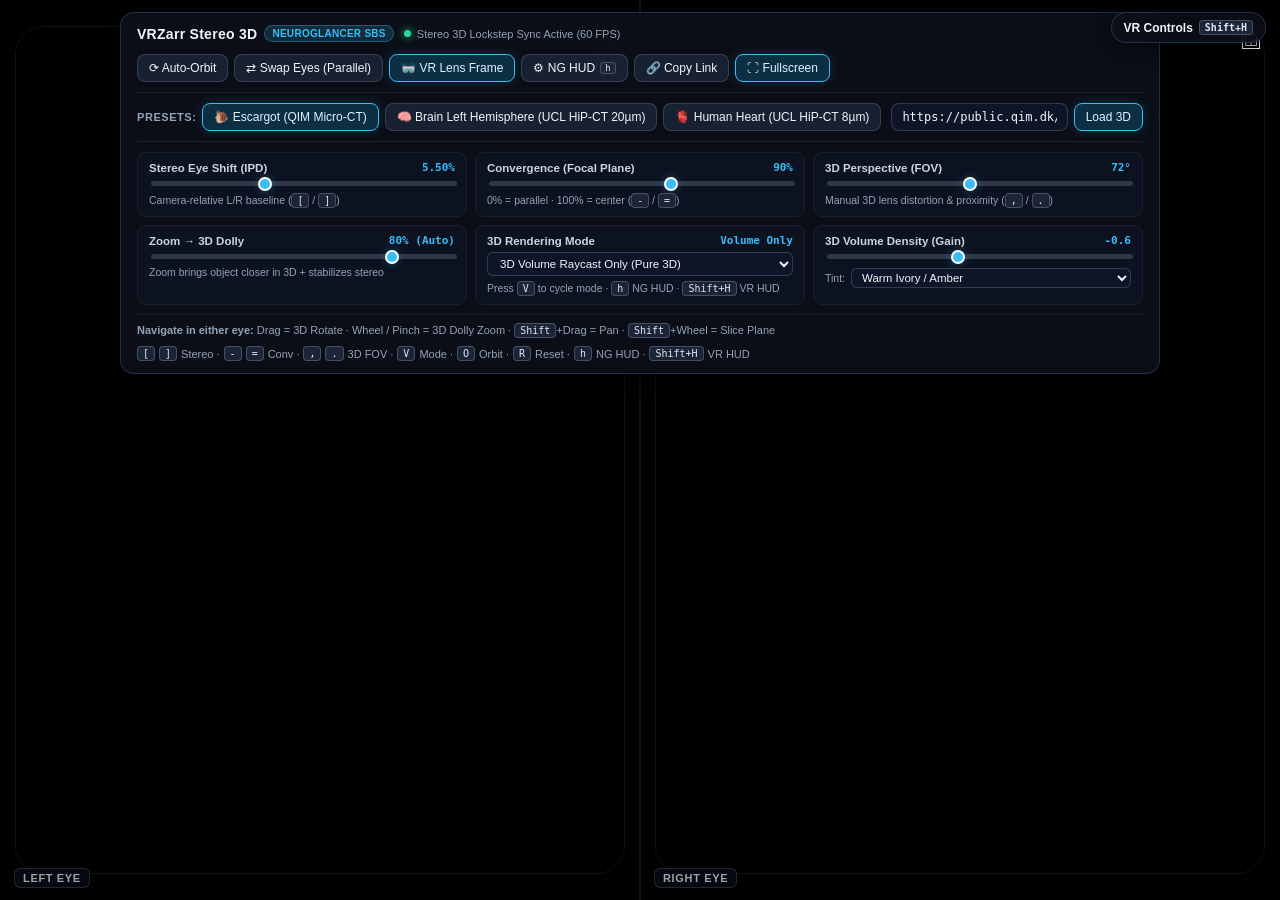
==== index.html @ 8e7dce7b "Initial commit of VRZarr" ====
<!doctype html>
<html lang="en">
<head>
  <meta charset="utf-8">
  <meta name="viewport" content="width=device-width, initial-scale=1.0, maximum-scale=1.0, user-scalable=no">
  <title>VRZarr — Stereoscopic 3D Neuroglancer Viewer</title>
  <link rel="stylesheet" href="styles.css">
</head>
<body>
  <!-- Side-by-Side (SBS) Stereoscopic Stage -->
  <div id="stereo-stage" class="vr-lens-mode">
    <!-- Left Eye Viewport -->
    <div id="eye-left" class="eye-viewport">
      <div class="eye-frame-wrapper">
        <iframe id="iframe-left" class="eye-iframe" src="ng/viewer.html" title="Left Eye Neuroglancer"></iframe>
      </div>
      <div id="reticle-left" class="stereo-reticle"></div>
      <div id="toast-left" class="stereo-toast"></div>
      <div id="badge-left" class="eye-badge">Left Eye</div>
    </div>

    <div id="center-divider"></div>

    <!-- Right Eye Viewport -->
    <div id="eye-right" class="eye-viewport">
      <div class="eye-frame-wrapper">
        <iframe id="iframe-right" class="eye-iframe" src="ng/viewer.html" title="Right Eye Neuroglancer"></iframe>
      </div>
      <div id="reticle-right" class="stereo-reticle"></div>
      <div id="toast-right" class="stereo-toast"></div>
      <div id="badge-right" class="eye-badge">Right Eye</div>
    </div>
  </div>

  <!-- Quick HUD Toggle Pill (always accessible in top-right corner) -->
  <button id="hud-toggle-btn" title="Toggle VR Control Panel (Shortcut: Shift+H)">
    <span>VR Controls</span>
    <kbd>Shift+H</kbd>
  </button>

  <!-- Floating Configuration & Stereo Control Dock -->
  <section id="hud-panel" aria-label="Stereoscopic Neuroglancer Controls">
    <div class="hud-header">
      <div class="brand-group">
        <div class="brand-title">
          <span>VRZarr Stereo 3D</span>
          <span class="brand-pill">Neuroglancer SBS</span>
        </div>
        <div class="sync-status">
          <span id="sync-dot" class="status-dot"></span>
          <span id="sync-label">Initializing Neuroglancer engines…</span>
        </div>
      </div>

      <div class="hud-actions">
        <button id="btn-auto-orbit" class="btn" title="Smoothly rotate the 3D object hands-free (Shortcut: O)">
          ⟳ Auto-Orbit
        </button>
        <button id="btn-swap-eyes" class="btn" title="Swap Left/Right eyes for Cross-Eye vs Parallel VR viewing (Shortcut: X)">
          ⇄ Swap Eyes (Parallel)
        </button>
        <button id="btn-lens-frame" class="btn active" title="Toggle rounded VR lens frame & vignette">
          🥽 VR Lens Frame
        </button>
        <button id="btn-ng-ui" class="btn" title="Show/Hide full Neuroglancer layer bar & shader UI inside both eyes (Shortcut: h)">
          ⚙ NG HUD <kbd style="font-size: 9px; padding: 0 4px;">h</kbd>
        </button>
        <button id="btn-copy-link" class="btn" title="Copy shareable link with current 3D view & stereo parameters">
          🔗 Copy Link
        </button>
        <button id="btn-fullscreen" class="btn primary" title="Enter Fullscreen for VR Viewer (Shortcut: F)">
          ⛶ Fullscreen
        </button>
      </div>
    </div>

    <!-- Row 1: Preset Datasets & Custom Zarr / Neuroglancer URL Input -->
    <div class="hud-row">
      <div class="preset-group">
        <span class="section-label">Presets:</span>
        <button id="preset-escargot" class="btn active" data-preset="escargot">
          🐌 Escargot (QIM Micro-CT)
        </button>
        <button id="preset-hipct" class="btn" data-preset="hipct">
          🧠 Brain Left Hemisphere (UCL HiP-CT 20µm)
        </button>
        <button id="preset-heart" class="btn" data-preset="heart">
          🫀 Human Heart (UCL HiP-CT 8µm)
        </button>
      </div>

      <div class="url-input-group">
        <input
          id="custom-source-input"
          type="text"
          placeholder="Paste full Neuroglancer link (#!...), state JSON, or Zarr URL (gs://..., https://...)"
          spellcheck="false"
        />
        <button id="btn-load-custom" class="btn primary">Load 3D</button>
      </div>
    </div>

    <!-- Row 2: Stereo 3D & Rendering Controls -->
    <div class="controls-grid">
      <!-- Control 1: Camera-Relative Stereo Shift (IPD) -->
      <div class="control-card">
        <div class="control-top">
          <span>Stereo Eye Shift (IPD)</span>
          <span id="val-separation" class="control-val">5.50%</span>
        </div>
        <input id="slider-separation" type="range" min="0" max="15" step="0.25" value="5.5" />
        <div class="control-sub">Camera-relative L/R baseline (<kbd>[</kbd> / <kbd>]</kbd>)</div>
      </div>

      <!-- Control 2: Convergence / Zero-Parallax Depth -->
      <div class="control-card">
        <div class="control-top">
          <span>Convergence (Focal Plane)</span>
          <span id="val-convergence" class="control-val">90%</span>
        </div>
        <input id="slider-convergence" type="range" min="0" max="150" step="5" value="90" />
        <div class="control-sub">0% = parallel · 100% = center (<kbd>-</kbd> / <kbd>=</kbd>)</div>
      </div>

      <!-- Control 3: 3D Perspective Distortion (FOV / Proximity) -->
      <div class="control-card">
        <div class="control-top">
          <span>3D Perspective (FOV)</span>
          <span id="val-perspective" class="control-val">72°</span>
        </div>
        <input id="slider-perspective" type="range" min="30" max="120" step="2" value="72" />
        <div class="control-sub">Manual 3D lens distortion &amp; proximity (<kbd>,</kbd> / <kbd>.</kbd>)</div>
      </div>

      <!-- Control 4: Automatic 3D Dolly on Zoom -->
      <div class="control-card">
        <div class="control-top">
          <span>Zoom → 3D Dolly</span>
          <span id="val-dolly" class="control-val">80% (Auto)</span>
        </div>
        <input id="slider-dolly" type="range" min="0" max="100" step="5" value="80" />
        <div class="control-sub">Zoom brings object closer in 3D + stabilizes stereo</div>
      </div>

      <!-- Control 5: 3D Rendering Mode -->
      <div class="control-card">
        <div class="control-top">
          <span>3D Rendering Mode</span>
          <span id="val-render-mode" class="control-val">Volume Only</span>
        </div>
        <select id="select-render-mode" class="hud-select">
          <option value="volume_only" selected>3D Volume Raycast Only (Pure 3D)</option>
          <option value="volume_and_slices">3D Volume Raycast + Intersecting Slices</option>
          <option value="mip_only">3D Max Intensity Projection (MIP)</option>
          <option value="slices_only">3D Intersecting Orthogonal Slices Only</option>
        </select>
        <div class="control-sub">Press <kbd>V</kbd> to cycle mode · <kbd>h</kbd> NG HUD · <kbd>Shift+H</kbd> VR HUD</div>
      </div>

      <!-- Control 6: Volume Density / Gain & Colormap -->
      <div class="control-card">
        <div class="control-top">
          <span>3D Volume Density (Gain)</span>
          <span id="val-gain" class="control-val">-0.6</span>
        </div>
        <input id="slider-gain" type="range" min="-4" max="4" step="0.2" value="-0.6" />
        <div class="control-sub" style="display:flex; align-items:center; justify-content:space-between; gap:6px; margin-top:2px;">
          <span>Tint:</span>
          <select id="select-colormap" class="hud-select" style="width:auto; flex:1; padding:2px 6px;">
            <option value="amber" selected>Warm Ivory / Amber</option>
            <option value="grayscale">Pure Grayscale</option>
            <option value="cyan">Cyan Bioluminescence</option>
            <option value="emerald">Emerald Fluoro</option>
          </select>
        </div>
      </div>
    </div>

    <!-- Row 3: Keyboard Shortcuts & Navigation Hints -->
    <div class="hud-footer">
      <div>
        <strong>Navigate in either eye:</strong>
        Drag = 3D Rotate · Wheel / Pinch = 3D Dolly Zoom · <kbd>Shift</kbd>+Drag = Pan · <kbd>Shift</kbd>+Wheel = Slice Plane
      </div>
      <div class="kbd-hint">
        <kbd>[</kbd><kbd>]</kbd> Stereo ·
        <kbd>-</kbd><kbd>=</kbd> Conv ·
        <kbd>,</kbd><kbd>.</kbd> 3D FOV ·
        <kbd>V</kbd> Mode ·
        <kbd>O</kbd> Orbit ·
        <kbd>R</kbd> Reset ·
        <kbd>h</kbd> NG HUD ·
        <kbd>Shift+H</kbd> VR HUD
      </div>
    </div>
  </section>

  <script src="app.js"></script>
</body>
</html>
---- styles.css ----
:root {
  --bg-dark: #07090e;
  --panel-bg: rgba(13, 17, 26, 0.86);
  --panel-border: rgba(120, 160, 255, 0.22);
  --accent: #38bdf8;
  --accent-strong: #0ea5e9;
  --accent-glow: rgba(56, 189, 248, 0.35);
  --text-main: #f1f5f9;
  --text-muted: #94a3b8;
  --success: #34d399;
  --warning: #fbbf24;
}

* {
  box-sizing: border-box;
}

html, body {
  margin: 0;
  padding: 0;
  width: 100%;
  height: 100%;
  overflow: hidden;
  background: #000;
  color: var(--text-main);
  font-family: -apple-system, BlinkMacSystemFont, "Segoe UI", Roboto, Inter, sans-serif;
  -webkit-font-smoothing: antialiased;
}

/* ============================================================================
   Stereoscopic Side-by-Side (SBS) Stage
   ============================================================================ */
#stereo-stage {
  position: fixed;
  inset: 0;
  display: flex;
  width: 100vw;
  height: 100vh;
  background: #000;
  z-index: 1;
}

.eye-viewport {
  position: relative;
  width: 50%;
  height: 100%;
  overflow: hidden;
  background: #000;
}

.eye-frame-wrapper {
  position: absolute;
  inset: 0;
  width: 100%;
  height: 100%;
  overflow: hidden;
  transition: border-radius 0.25s ease, transform 0.2s ease;
}

/* Optional VR Lens Vignette mode for Cardboard / headset optics */
#stereo-stage.vr-lens-mode .eye-frame-wrapper {
  inset: 3% 2.5%;
  width: 95%;
  height: 94%;
  border-radius: 28px;
  box-shadow: inset 0 0 40px rgba(0, 0, 0, 0.9), 0 0 0 1px rgba(255, 255, 255, 0.08);
}

.eye-iframe {
  width: 100%;
  height: 100%;
  border: none;
  display: block;
  background: #000;
}

#center-divider {
  position: absolute;
  top: 0;
  bottom: 0;
  left: 50%;
  width: 1px;
  transform: translateX(-0.5px);
  background: rgba(255, 255, 255, 0.14);
  pointer-events: none;
  z-index: 5;
}

/* Eye Badge (L / R indicator, fades out in clean VR view) */
.eye-badge {
  position: absolute;
  bottom: 12px;
  left: 14px;
  padding: 3px 8px;
  font-size: 11px;
  font-weight: 600;
  letter-spacing: 0.06em;
  text-transform: uppercase;
  color: rgba(241, 245, 249, 0.65);
  background: rgba(10, 14, 23, 0.65);
  border: 1px solid rgba(255, 255, 255, 0.12);
  border-radius: 6px;
  pointer-events: none;
  z-index: 6;
  backdrop-filter: blur(6px);
  transition: opacity 0.3s ease;
}

body.hud-collapsed .eye-badge {
  opacity: 0.18;
}

/* Synchronized 3D Stereo Reticle (prevents single-eye cursor rivalry in VR) */
.stereo-reticle {
  position: absolute;
  width: 22px;
  height: 22px;
  transform: translate(-50%, -50%);
  border: 1.5px solid rgba(56, 189, 248, 0.9);
  border-radius: 50%;
  box-shadow: 0 0 10px rgba(56, 189, 248, 0.6), inset 0 0 4px rgba(56, 189, 248, 0.4);
  pointer-events: none;
  z-index: 8;
  opacity: 0;
  transition: opacity 0.12s ease;
}

.stereo-reticle::after {
  content: "";
  position: absolute;
  top: 50%;
  left: 50%;
  width: 4px;
  height: 4px;
  background: #fff;
  border-radius: 50%;
  transform: translate(-50%, -50%);
  box-shadow: 0 0 6px #38bdf8;
}

.stereo-reticle.visible {
  opacity: 1;
}

/* Synchronized Dual-Eye Stereo Toast (readable while wearing a VR viewer!) */
.stereo-toast {
  position: absolute;
  top: 16%;
  left: 50%;
  transform: translate(-50%, -8px);
  padding: 7px 14px;
  font-size: 13px;
  font-weight: 600;
  color: #f8fafc;
  background: rgba(12, 18, 30, 0.85);
  border: 1px solid rgba(56, 189, 248, 0.45);
  border-radius: 999px;
  box-shadow: 0 8px 24px rgba(0, 0, 0, 0.65);
  pointer-events: none;
  z-index: 9;
  opacity: 0;
  transition: opacity 0.18s ease, transform 0.18s ease;
  white-space: nowrap;
  backdrop-filter: blur(8px);
}

.stereo-toast.visible {
  opacity: 1;
  transform: translate(-50%, 0);
}

/* ============================================================================
   Floating HUD Control Dock
   ============================================================================ */
#hud-toggle-btn {
  position: fixed;
  top: 12px;
  right: 14px;
  z-index: 30;
  display: inline-flex;
  align-items: center;
  gap: 6px;
  padding: 7px 12px;
  font-size: 12px;
  font-weight: 600;
  color: var(--text-main);
  background: rgba(13, 17, 26, 0.82);
  border: 1px solid var(--panel-border);
  border-radius: 999px;
  cursor: pointer;
  backdrop-filter: blur(12px);
  box-shadow: 0 4px 16px rgba(0, 0, 0, 0.5);
  transition: all 0.2s ease;
}

#hud-toggle-btn:hover {
  border-color: var(--accent);
  background: rgba(18, 25, 38, 0.95);
}

#hud-panel {
  position: fixed;
  top: 12px;
  left: 50%;
  transform: translateX(-50%);
  width: min(1040px, calc(100vw - 32px));
  z-index: 25;
  background: var(--panel-bg);
  border: 1px solid var(--panel-border);
  border-radius: 14px;
  padding: 12px 16px;
  backdrop-filter: blur(16px);
  -webkit-backdrop-filter: blur(16px);
  box-shadow: 0 16px 40px rgba(0, 0, 0, 0.7);
  transition: opacity 0.22s ease, transform 0.22s ease;
}

body.hud-collapsed #hud-panel {
  opacity: 0;
  visibility: hidden;
  pointer-events: none;
  transform: translateX(-50%) translateY(-16px);
}

.hud-header {
  display: flex;
  align-items: center;
  justify-content: space-between;
  gap: 12px;
  flex-wrap: wrap;
  padding-bottom: 10px;
  border-bottom: 1px solid rgba(255, 255, 255, 0.08);
}

.brand-group {
  display: flex;
  align-items: center;
  gap: 10px;
}

.brand-title {
  font-size: 14px;
  font-weight: 700;
  letter-spacing: 0.02em;
  display: flex;
  align-items: center;
  gap: 7px;
}

.brand-pill {
  font-size: 10px;
  font-weight: 700;
  text-transform: uppercase;
  padding: 2px 7px;
  border-radius: 999px;
  background: rgba(56, 189, 248, 0.16);
  color: var(--accent);
  border: 1px solid rgba(56, 189, 248, 0.35);
}

.sync-status {
  display: inline-flex;
  align-items: center;
  gap: 6px;
  font-size: 11px;
  color: var(--text-muted);
}

.status-dot {
  width: 7px;
  height: 7px;
  border-radius: 50%;
  background: var(--warning);
  box-shadow: 0 0 8px var(--warning);
}

.status-dot.ready {
  background: var(--success);
  box-shadow: 0 0 8px var(--success);
}

.hud-actions {
  display: flex;
  align-items: center;
  gap: 6px;
  flex-wrap: wrap;
}

/* Dataset & Custom URL Row */
.hud-row {
  display: flex;
  align-items: center;
  gap: 10px;
  flex-wrap: wrap;
  margin-top: 10px;
}

.preset-group {
  display: flex;
  align-items: center;
  gap: 6px;
  flex-wrap: wrap;
}

.section-label {
  font-size: 11px;
  font-weight: 600;
  text-transform: uppercase;
  letter-spacing: 0.05em;
  color: var(--text-muted);
}

.btn {
  display: inline-flex;
  align-items: center;
  gap: 5px;
  padding: 6px 11px;
  font-size: 12px;
  font-weight: 500;
  color: var(--text-main);
  background: rgba(30, 41, 59, 0.75);
  border: 1px solid rgba(148, 163, 184, 0.24);
  border-radius: 8px;
  cursor: pointer;
  transition: all 0.15s ease;
  white-space: nowrap;
}

.btn:hover {
  background: rgba(51, 65, 85, 0.9);
  border-color: rgba(148, 163, 184, 0.45);
}

.btn.active,
.btn.primary {
  background: rgba(14, 165, 233, 0.22);
  border-color: var(--accent);
  color: #e0f2fe;
  box-shadow: 0 0 12px rgba(56, 189, 248, 0.18);
}

.url-input-group {
  display: flex;
  flex: 1;
  min-width: 240px;
  gap: 6px;
}

#custom-source-input {
  flex: 1;
  padding: 6px 10px;
  font-size: 12px;
  color: var(--text-main);
  background: rgba(15, 23, 42, 0.85);
  border: 1px solid rgba(148, 163, 184, 0.28);
  border-radius: 8px;
  outline: none;
  font-family: ui-monospace, SFMono-Regular, Menlo, Monaco, Consolas, monospace;
}

#custom-source-input:focus {
  border-color: var(--accent);
  box-shadow: 0 0 0 2px rgba(56, 189, 248, 0.2);
}

/* Stereo & 3D Controls Grid */
.controls-grid {
  display: grid;
  grid-template-columns: repeat(3, minmax(0, 1fr));
  gap: 8px;
  margin-top: 10px;
  padding-top: 10px;
  border-top: 1px solid rgba(255, 255, 255, 0.08);
}

@media (max-width: 780px) {
  .controls-grid {
    grid-template-columns: repeat(2, minmax(0, 1fr));
  }
}

.control-card {
  background: rgba(15, 23, 42, 0.55);
  border: 1px solid rgba(255, 255, 255, 0.06);
  border-radius: 9px;
  padding: 8px 11px;
  display: flex;
  flex-direction: column;
  gap: 5px;
}

.control-top {
  display: flex;
  align-items: center;
  justify-content: space-between;
  font-size: 11.5px;
  font-weight: 600;
  color: #cbd5e1;
}

.control-val {
  font-family: ui-monospace, SFMono-Regular, Menlo, monospace;
  font-size: 11px;
  color: var(--accent);
}

.control-sub {
  font-size: 10.5px;
  color: var(--text-muted);
}

input[type="range"] {
  -webkit-appearance: none;
  appearance: none;
  width: 100%;
  height: 5px;
  background: rgba(148, 163, 184, 0.25);
  border-radius: 999px;
  outline: none;
  cursor: pointer;
}

input[type="range"]::-webkit-slider-thumb {
  -webkit-appearance: none;
  appearance: none;
  width: 14px;
  height: 14px;
  border-radius: 50%;
  background: var(--accent);
  border: 2px solid #fff;
  box-shadow: 0 0 8px var(--accent-glow);
  cursor: pointer;
}

select.hud-select {
  width: 100%;
  padding: 4px 8px;
  font-size: 11.5px;
  color: var(--text-main);
  background: rgba(15, 23, 42, 0.9);
  border: 1px solid rgba(148, 163, 184, 0.28);
  border-radius: 6px;
  outline: none;
  cursor: pointer;
}

/* Keyboard Shortcuts Footer Bar */
.hud-footer {
  margin-top: 9px;
  padding-top: 8px;
  border-top: 1px solid rgba(255, 255, 255, 0.06);
  display: flex;
  align-items: center;
  justify-content: space-between;
  flex-wrap: wrap;
  gap: 8px;
  font-size: 11px;
  color: var(--text-muted);
}

.kbd-hint {
  display: inline-flex;
  align-items: center;
  gap: 4px;
}

kbd {
  display: inline-block;
  padding: 1px 5px;
  font-size: 10px;
  font-family: ui-monospace, SFMono-Regular, Menlo, monospace;
  color: #e2e8f0;
  background: rgba(30, 41, 59, 0.9);
  border: 1px solid rgba(148, 163, 184, 0.35);
  border-radius: 4px;
}
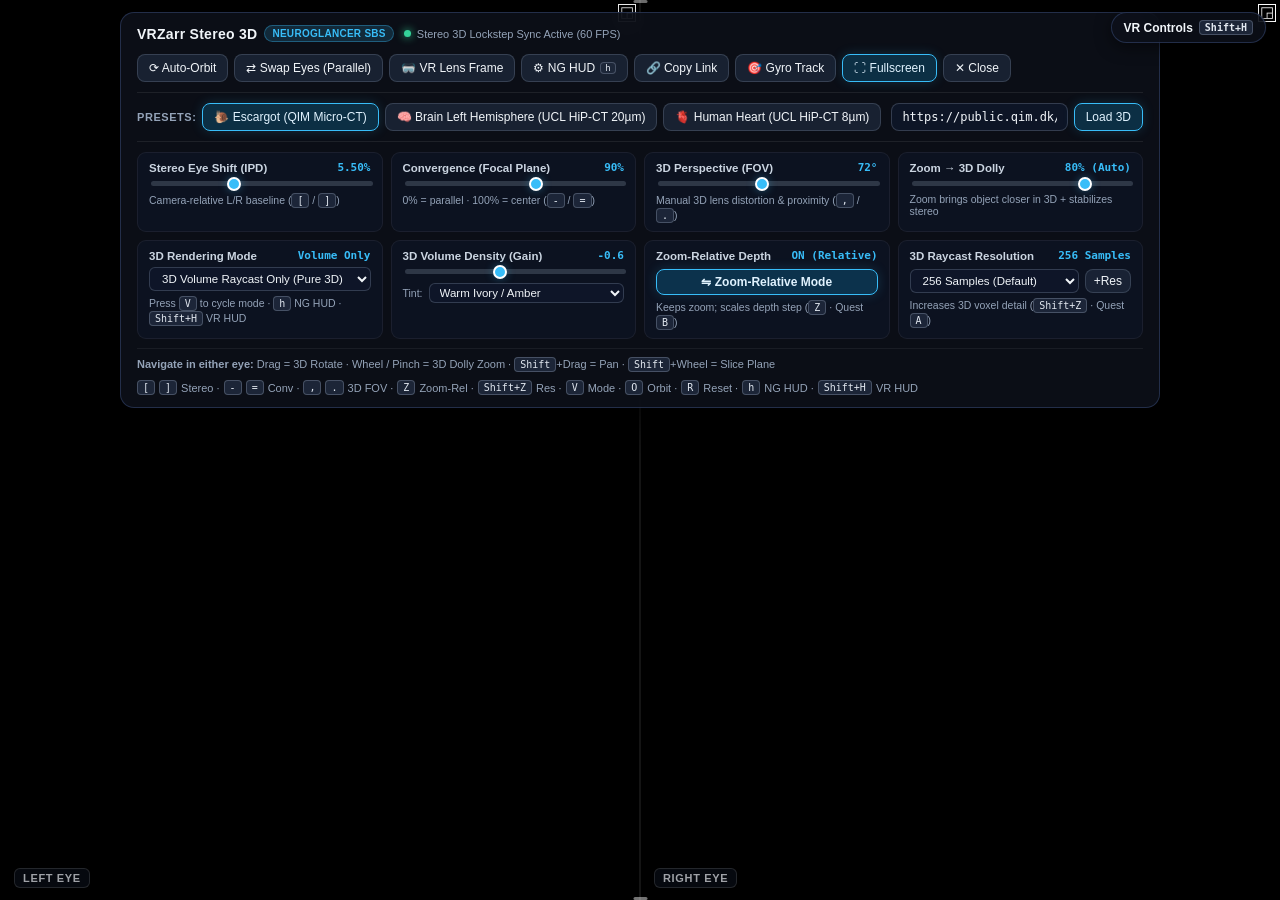
==== commit e4df0b2b: "Add mobile & Google Cardboard support, WebXR 6DoF, and Zoom-Relative resolution controls - Add mobil" ====
--- a/index.html
+++ b/index.html
@@ -2,13 +2,25 @@
 <html lang="en">
 <head>
   <meta charset="utf-8">
-  <meta name="viewport" content="width=device-width, initial-scale=1.0, maximum-scale=1.0, user-scalable=no">
+  <meta name="viewport" content="width=device-width, initial-scale=1.0, maximum-scale=1.0, user-scalable=no, viewport-fit=cover">
   <title>VRZarr — Stereoscopic 3D Neuroglancer Viewer</title>
   <link rel="stylesheet" href="styles.css">
 </head>
 <body>
+  <!-- Mobile Landscape Orientation Helper for Google Cardboard -->
+  <div id="landscape-prompt" class="landscape-prompt">
+    <div class="prompt-content">
+      <span class="prompt-icon">📱</span>
+      <div class="prompt-text">
+        <strong>Rotate to Landscape</strong>
+        <span>Required for Google Cardboard VR</span>
+      </div>
+      <button id="btn-rotate-fs" class="btn primary">Fullscreen</button>
+    </div>
+  </div>
+
   <!-- Side-by-Side (SBS) Stereoscopic Stage -->
-  <div id="stereo-stage" class="vr-lens-mode">
+  <div id="stereo-stage">
     <!-- Left Eye Viewport -->
     <div id="eye-left" class="eye-viewport">
       <div class="eye-frame-wrapper">
@@ -53,13 +65,16 @@
       </div>
 
       <div class="hud-actions">
+        <button id="btn-enter-webxr" class="btn primary highlight" style="display: none;" title="Enter True Immersive 6DoF VR on Meta Quest 2 / Headsets (Controllers: Trigger=Rotate, Stick=Zoom, A=Res, B=Zoom-Rel)">
+          🥽 Enter VR (Quest 2)
+        </button>
         <button id="btn-auto-orbit" class="btn" title="Smoothly rotate the 3D object hands-free (Shortcut: O)">
           ⟳ Auto-Orbit
         </button>
         <button id="btn-swap-eyes" class="btn" title="Swap Left/Right eyes for Cross-Eye vs Parallel VR viewing (Shortcut: X)">
           ⇄ Swap Eyes (Parallel)
         </button>
-        <button id="btn-lens-frame" class="btn active" title="Toggle rounded VR lens frame & vignette">
+        <button id="btn-lens-frame" class="btn" title="Toggle rounded VR lens frame & vignette (for phone headsets)">
           🥽 VR Lens Frame
         </button>
         <button id="btn-ng-ui" class="btn" title="Show/Hide full Neuroglancer layer bar & shader UI inside both eyes (Shortcut: h)">
@@ -68,8 +83,14 @@
         <button id="btn-copy-link" class="btn" title="Copy shareable link with current 3D view & stereo parameters">
           🔗 Copy Link
         </button>
+        <button id="btn-gyro-track" class="btn" title="Toggle Phone Gyroscope Head Tracking for Google Cardboard">
+          🎯 Gyro Track
+        </button>
         <button id="btn-fullscreen" class="btn primary" title="Enter Fullscreen for VR Viewer (Shortcut: F)">
           ⛶ Fullscreen
+        </button>
+        <button id="btn-close-hud" class="btn" title="Close Controls Panel">
+          ✕ Close
         </button>
       </div>
     </div>
@@ -174,6 +195,43 @@
           </select>
         </div>
       </div>
+
+      <!-- Control 7: Zoom-Relative Depth Mode -->
+      <div class="control-card">
+        <div class="control-top">
+          <span>Zoom-Relative Depth</span>
+          <span id="val-zoom-relative" class="control-val">ON (Relative)</span>
+        </div>
+        <div style="display:flex; gap:6px; align-items:center; margin-top:2px;">
+          <button id="btn-toggle-zoom-relative" class="btn active" style="flex:1; justify-content:center; padding:5px 8px; font-weight:600;">
+            ⇋ Zoom-Relative Mode
+          </button>
+        </div>
+        <div class="control-sub">Keeps zoom; scales depth step (<kbd>Z</kbd> · Quest <kbd>B</kbd>)</div>
+      </div>
+
+      <!-- Control 8: 3D Raycast Sampling Resolution -->
+      <div class="control-card">
+        <div class="control-top">
+          <span>3D Raycast Resolution</span>
+          <span id="val-depth-samples" class="control-val">256 Samples</span>
+        </div>
+        <div style="display:flex; gap:6px; align-items:center; margin-top:2px;">
+          <select id="select-depth-samples" class="hud-select" style="flex:1; padding:4px 8px;">
+            <option value="128">128 Samples (Fast)</option>
+            <option value="192">192 Samples</option>
+            <option value="256" selected>256 Samples (Default)</option>
+            <option value="384">384 Samples</option>
+            <option value="512">512 Samples (High Res)</option>
+            <option value="768">768 Samples (Ultra Res)</option>
+            <option value="1024">1024 Samples (Extreme)</option>
+          </select>
+          <button id="btn-cycle-res" class="btn" title="Cycle resolution quality (Shortcut: Shift+Z)" style="padding:4px 8px;">
+            +Res
+          </button>
+        </div>
+        <div class="control-sub">Increases 3D voxel detail (<kbd>Shift+Z</kbd> · Quest <kbd>A</kbd>)</div>
+      </div>
     </div>
 
     <!-- Row 3: Keyboard Shortcuts & Navigation Hints -->
@@ -186,6 +244,8 @@
         <kbd>[</kbd><kbd>]</kbd> Stereo ·
         <kbd>-</kbd><kbd>=</kbd> Conv ·
         <kbd>,</kbd><kbd>.</kbd> 3D FOV ·
+        <kbd>Z</kbd> Zoom-Rel ·
+        <kbd>Shift+Z</kbd> Res ·
         <kbd>V</kbd> Mode ·
         <kbd>O</kbd> Orbit ·
         <kbd>R</kbd> Reset ·
--- a/styles.css
+++ b/styles.css
@@ -81,10 +81,25 @@
   left: 50%;
   width: 1px;
   transform: translateX(-0.5px);
-  background: rgba(255, 255, 255, 0.14);
+  background: rgba(255, 255, 255, 0.16);
   pointer-events: none;
   z-index: 5;
 }
+
+/* Google Cardboard optical alignment notches */
+#center-divider::before,
+#center-divider::after {
+  content: '';
+  position: absolute;
+  left: 50%;
+  transform: translateX(-50%);
+  width: 14px;
+  height: 3px;
+  background: rgba(255, 255, 255, 0.45);
+  border-radius: 2px;
+}
+#center-divider::before { top: 0; }
+#center-divider::after { bottom: 0; }
 
 /* Eye Badge (L / R indicator, fades out in clean VR view) */
 .eye-badge {
@@ -203,7 +218,12 @@
   top: 12px;
   left: 50%;
   transform: translateX(-50%);
-  width: min(1040px, calc(100vw - 32px));
+  width: min(1040px, calc(100vw - 20px));
+  max-height: calc(100vh - 24px);
+  max-height: calc(100dvh - 24px);
+  overflow-y: auto;
+  overflow-x: hidden;
+  -webkit-overflow-scrolling: touch;
   z-index: 25;
   background: var(--panel-bg);
   border: 1px solid var(--panel-border);
@@ -213,6 +233,24 @@
   -webkit-backdrop-filter: blur(16px);
   box-shadow: 0 16px 40px rgba(0, 0, 0, 0.7);
   transition: opacity 0.22s ease, transform 0.22s ease;
+}
+
+#hud-panel::-webkit-scrollbar {
+  width: 5px;
+}
+
+#hud-panel::-webkit-scrollbar-track {
+  background: rgba(15, 23, 42, 0.4);
+  border-radius: 999px;
+}
+
+#hud-panel::-webkit-scrollbar-thumb {
+  background: rgba(148, 163, 184, 0.35);
+  border-radius: 999px;
+}
+
+#hud-panel::-webkit-scrollbar-thumb:hover {
+  background: rgba(56, 189, 248, 0.65);
 }
 
 body.hud-collapsed #hud-panel {
@@ -339,6 +377,20 @@
   box-shadow: 0 0 12px rgba(56, 189, 248, 0.18);
 }
 
+.btn.primary.highlight {
+  background: linear-gradient(135deg, rgba(16, 185, 129, 0.35), rgba(14, 165, 233, 0.45));
+  border-color: #38bdf8;
+  color: #ffffff;
+  font-weight: 700;
+  box-shadow: 0 0 16px rgba(56, 189, 248, 0.4);
+  animation: vrPulse 2.5s infinite ease-in-out;
+}
+
+@keyframes vrPulse {
+  0%, 100% { box-shadow: 0 0 14px rgba(56, 189, 248, 0.35); }
+  50% { box-shadow: 0 0 22px rgba(52, 211, 153, 0.65); }
+}
+
 .url-input-group {
   display: flex;
   flex: 1;
@@ -366,14 +418,20 @@
 /* Stereo & 3D Controls Grid */
 .controls-grid {
   display: grid;
-  grid-template-columns: repeat(3, minmax(0, 1fr));
+  grid-template-columns: repeat(4, minmax(0, 1fr));
   gap: 8px;
   margin-top: 10px;
   padding-top: 10px;
   border-top: 1px solid rgba(255, 255, 255, 0.08);
 }
 
-@media (max-width: 780px) {
+@media (max-width: 960px) {
+  .controls-grid {
+    grid-template-columns: repeat(3, minmax(0, 1fr));
+  }
+}
+
+@media (max-width: 680px) {
   .controls-grid {
     grid-template-columns: repeat(2, minmax(0, 1fr));
   }
@@ -474,3 +532,160 @@
   border: 1px solid rgba(148, 163, 184, 0.35);
   border-radius: 4px;
 }
+
+/* ============================================================================
+   Mobile Landscape Orientation Helper (Google Cardboard)
+   ============================================================================ */
+.landscape-prompt {
+  display: none;
+  position: fixed;
+  top: 10px;
+  left: 50%;
+  transform: translateX(-50%);
+  z-index: 45;
+  background: rgba(15, 23, 42, 0.95);
+  border: 1px solid rgba(56, 189, 248, 0.5);
+  border-radius: 999px;
+  padding: 6px 14px;
+  box-shadow: 0 8px 24px rgba(0, 0, 0, 0.75);
+  backdrop-filter: blur(12px);
+  -webkit-backdrop-filter: blur(12px);
+  animation: promptFloat 2.5s infinite ease-in-out;
+}
+
+@keyframes promptFloat {
+  0%, 100% { transform: translateX(-50%) translateY(0); }
+  50% { transform: translateX(-50%) translateY(-3px); }
+}
+
+.prompt-content {
+  display: flex;
+  align-items: center;
+  gap: 10px;
+}
+
+.prompt-icon {
+  font-size: 18px;
+}
+
+.prompt-text {
+  display: flex;
+  flex-direction: column;
+  font-size: 11.5px;
+  line-height: 1.25;
+}
+
+.prompt-text strong {
+  color: #38bdf8;
+  font-weight: 600;
+}
+
+.prompt-text span {
+  font-size: 10px;
+  color: var(--text-muted);
+}
+
+@media (orientation: portrait) and (max-width: 900px) {
+  .landscape-prompt {
+    display: block;
+  }
+  body:not(.hud-collapsed) .landscape-prompt {
+    display: none !important;
+  }
+}
+
+/* ============================================================================
+   Mobile & Small Landscape Responsive Optimizations
+   ============================================================================ */
+@media (max-width: 860px), (max-height: 520px) {
+  #hud-toggle-btn {
+    top: 6px;
+    right: 8px;
+    padding: 5px 10px;
+    font-size: 11px;
+    gap: 4px;
+  }
+  #hud-toggle-btn kbd {
+    display: none;
+  }
+
+  #hud-panel {
+    top: 6px;
+    width: calc(100vw - 12px);
+    max-height: calc(100vh - 12px);
+    max-height: calc(100dvh - 12px);
+    padding: 8px 10px;
+    border-radius: 10px;
+  }
+
+  .hud-header {
+    gap: 6px;
+    padding-bottom: 6px;
+  }
+  .brand-title {
+    font-size: 12px;
+  }
+  .brand-pill {
+    font-size: 9px;
+    padding: 1px 5px;
+  }
+  .sync-status {
+    font-size: 10px;
+  }
+
+  .hud-row {
+    margin-top: 6px;
+    gap: 6px;
+  }
+  .preset-group {
+    gap: 4px;
+  }
+  .preset-group .btn {
+    padding: 4px 7px;
+    font-size: 10.5px;
+  }
+  .url-input-group {
+    gap: 4px;
+  }
+  #custom-source-input {
+    padding: 5px 8px;
+    font-size: 11px;
+  }
+
+  .controls-grid {
+    gap: 6px;
+    margin-top: 6px;
+    padding-top: 6px;
+    grid-template-columns: repeat(2, minmax(0, 1fr)) !important;
+  }
+
+  .control-card {
+    padding: 5px 8px;
+    gap: 3px;
+  }
+  .control-top {
+    font-size: 10.5px;
+  }
+  .control-val {
+    font-size: 10px;
+  }
+  .control-sub {
+    font-size: 9px;
+  }
+  .control-card input[type="range"] {
+    height: 4px;
+  }
+  select.hud-select {
+    padding: 3px 6px;
+    font-size: 10.5px;
+  }
+
+  .btn {
+    padding: 4px 8px;
+    font-size: 11px;
+  }
+
+  .hud-footer {
+    display: none;
+  }
+}
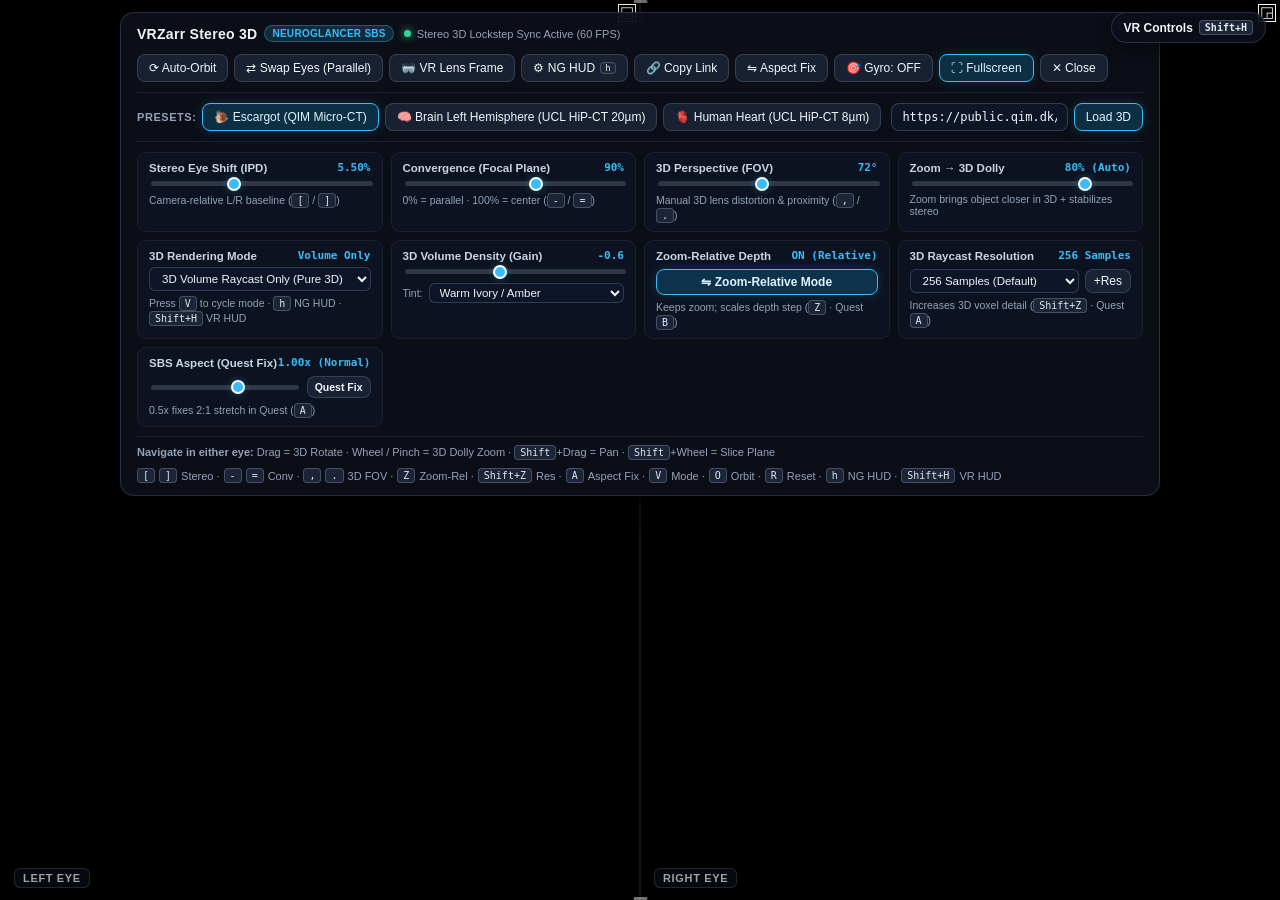
==== commit d8788fdb: "Fix horizontal stretching in Quest SBS and ensure gyro tracking is disabled by default" ====
--- a/index.html
+++ b/index.html
@@ -83,8 +83,11 @@
         <button id="btn-copy-link" class="btn" title="Copy shareable link with current 3D view & stereo parameters">
           🔗 Copy Link
         </button>
-        <button id="btn-gyro-track" class="btn" title="Toggle Phone Gyroscope Head Tracking for Google Cardboard">
-          🎯 Gyro Track
+        <button id="btn-aspect-fix" class="btn" title="Toggle Quest 2:1 SBS horizontal stretch fix (Shortcut: A)">
+          ⇋ Aspect Fix
+        </button>
+        <button id="btn-gyro-track" class="btn" title="Toggle Phone Gyroscope Head Tracking (Disabled by default)">
+          🎯 Gyro: OFF
         </button>
         <button id="btn-fullscreen" class="btn primary" title="Enter Fullscreen for VR Viewer (Shortcut: F)">
           ⛶ Fullscreen
@@ -232,6 +235,21 @@
         </div>
         <div class="control-sub">Increases 3D voxel detail (<kbd>Shift+Z</kbd> · Quest <kbd>A</kbd>)</div>
       </div>
+
+      <!-- Control 9: SBS Aspect Ratio (Quest Stretch Fix) -->
+      <div class="control-card">
+        <div class="control-top">
+          <span>SBS Aspect (Quest Fix)</span>
+          <span id="val-aspect" class="control-val">1.00x (Normal)</span>
+        </div>
+        <div style="display:flex; gap:6px; align-items:center; margin-top:2px;">
+          <input id="slider-aspect" type="range" min="0.4" max="1.4" step="0.05" value="1.0" style="flex:1;" />
+          <button id="btn-toggle-aspect" class="btn" style="padding:4px 7px; font-size:10.5px; font-weight:600;" title="Toggle 1.0x (Normal) and 0.5x (Quest 2:1 SBS Stretch Fix)">
+            Quest Fix
+          </button>
+        </div>
+        <div class="control-sub">0.5x fixes 2:1 stretch in Quest (<kbd>A</kbd>)</div>
+      </div>
     </div>
 
     <!-- Row 3: Keyboard Shortcuts & Navigation Hints -->
@@ -246,6 +264,7 @@
         <kbd>,</kbd><kbd>.</kbd> 3D FOV ·
         <kbd>Z</kbd> Zoom-Rel ·
         <kbd>Shift+Z</kbd> Res ·
+        <kbd>A</kbd> Aspect Fix ·
         <kbd>V</kbd> Mode ·
         <kbd>O</kbd> Orbit ·
         <kbd>R</kbd> Reset ·
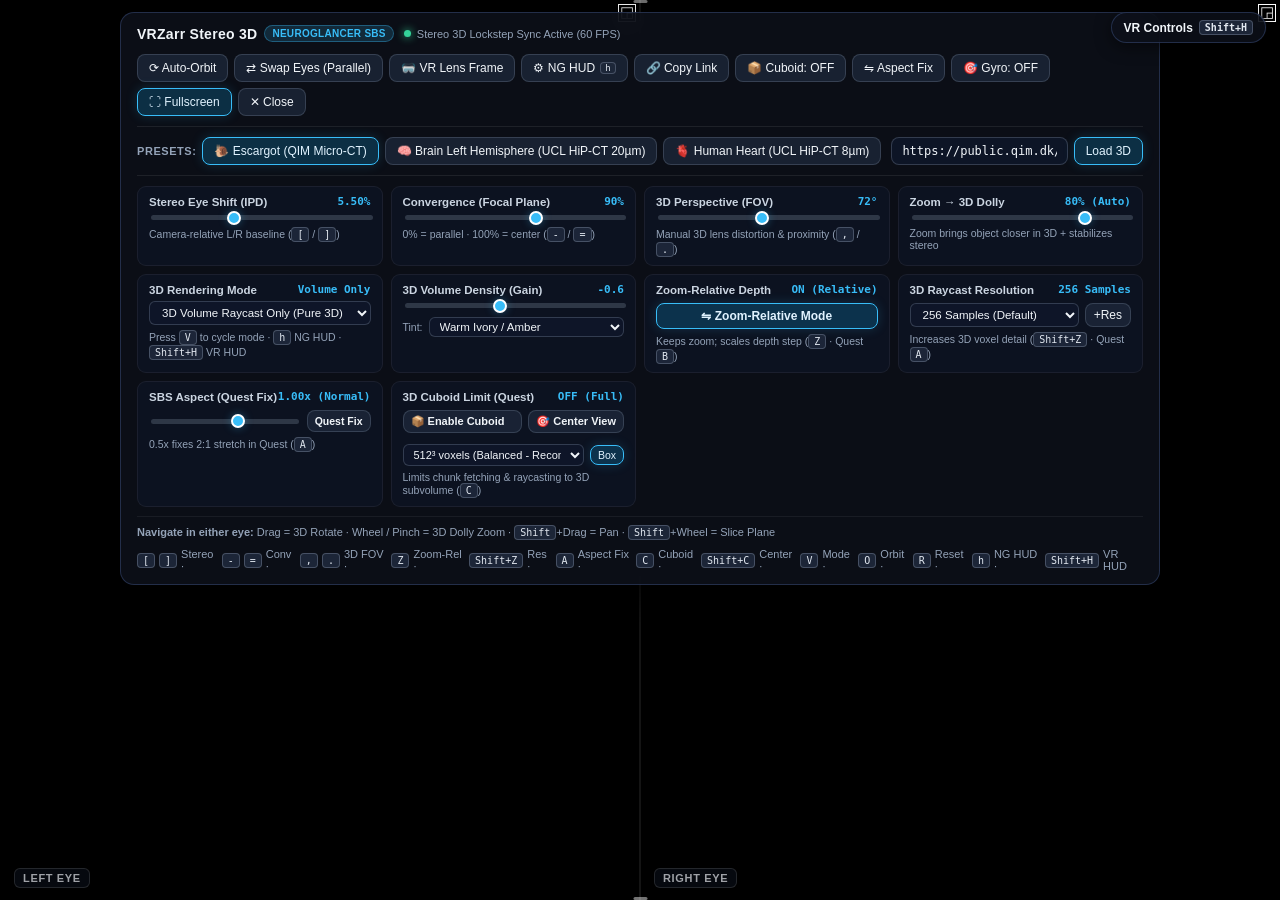
==== commit 920d4f7e: "Add 3D cuboid subvolume limit to optimize chunk fetching and raycasting for Meta Quest" ====
--- a/index.html
+++ b/index.html
@@ -83,6 +83,9 @@
         <button id="btn-copy-link" class="btn" title="Copy shareable link with current 3D view & stereo parameters">
           🔗 Copy Link
         </button>
+        <button id="btn-cuboid-limit" class="btn" title="Toggle 3D Cuboid Limit for Quest optimization (Shortcut: C)">
+          📦 Cuboid: OFF
+        </button>
         <button id="btn-aspect-fix" class="btn" title="Toggle Quest 2:1 SBS horizontal stretch fix (Shortcut: A)">
           ⇋ Aspect Fix
         </button>
@@ -250,6 +253,35 @@
         </div>
         <div class="control-sub">0.5x fixes 2:1 stretch in Quest (<kbd>A</kbd>)</div>
       </div>
+
+      <!-- Control 10: 3D Cuboid Limit (Quest Optimization) -->
+      <div class="control-card">
+        <div class="control-top">
+          <span>3D Cuboid Limit (Quest)</span>
+          <span id="val-cuboid" class="control-val">OFF (Full)</span>
+        </div>
+        <div style="display:flex; gap:6px; align-items:center; margin-top:2px;">
+          <button id="btn-toggle-cuboid" class="btn" style="flex:1; padding:4px 7px; font-size:11px; font-weight:600;" title="Toggle 3D Cuboid Limit (Shortcut: C)">
+            📦 Enable Cuboid
+          </button>
+          <button id="btn-center-cuboid" class="btn" style="padding:4px 7px; font-size:11px; font-weight:600;" title="Center Cuboid on current view focal point (Shortcut: Shift+C)">
+            🎯 Center View
+          </button>
+        </div>
+        <div style="display:flex; gap:6px; align-items:center; margin-top:6px;">
+          <select id="select-cuboid-size" class="hud-select" style="flex:1; padding:3px 6px; font-size:11px;">
+            <option value="256">256³ voxels (Fastest / Ultra Quest)</option>
+            <option value="384">384³ voxels (Fast)</option>
+            <option value="512" selected>512³ voxels (Balanced - Recommended)</option>
+            <option value="768">768³ voxels (Detailed)</option>
+            <option value="1024">1024³ voxels (Large)</option>
+          </select>
+          <button id="btn-cuboid-cage" class="btn active" style="padding:3px 7px; font-size:10.5px;" title="Toggle 3D Wireframe Cage Outline">
+            Box
+          </button>
+        </div>
+        <div class="control-sub">Limits chunk fetching & raycasting to 3D subvolume (<kbd>C</kbd>)</div>
+      </div>
     </div>
 
     <!-- Row 3: Keyboard Shortcuts & Navigation Hints -->
@@ -265,6 +297,8 @@
         <kbd>Z</kbd> Zoom-Rel ·
         <kbd>Shift+Z</kbd> Res ·
         <kbd>A</kbd> Aspect Fix ·
+        <kbd>C</kbd> Cuboid ·
+        <kbd>Shift+C</kbd> Center ·
         <kbd>V</kbd> Mode ·
         <kbd>O</kbd> Orbit ·
         <kbd>R</kbd> Reset ·
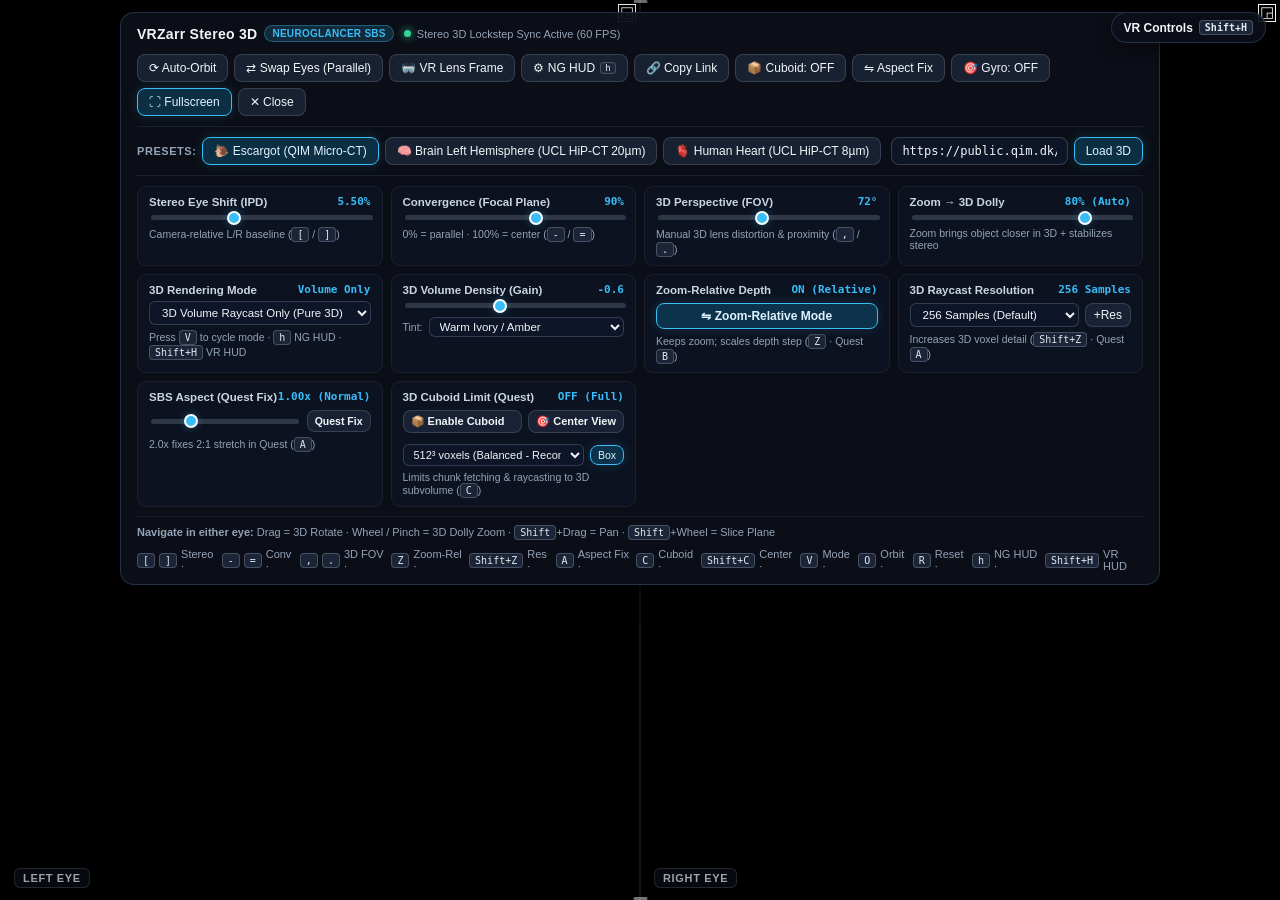
==== commit c7f8e306: "Fix SBS aspect direction to 2.0x squeeze to cancel Quest display stretch, add pointer/touch reticle " ====
--- a/index.html
+++ b/index.html
@@ -246,12 +246,12 @@
           <span id="val-aspect" class="control-val">1.00x (Normal)</span>
         </div>
         <div style="display:flex; gap:6px; align-items:center; margin-top:2px;">
-          <input id="slider-aspect" type="range" min="0.4" max="1.4" step="0.05" value="1.0" style="flex:1;" />
-          <button id="btn-toggle-aspect" class="btn" style="padding:4px 7px; font-size:10.5px; font-weight:600;" title="Toggle 1.0x (Normal) and 0.5x (Quest 2:1 SBS Stretch Fix)">
+          <input id="slider-aspect" type="range" min="0.5" max="2.5" step="0.05" value="1.0" style="flex:1;" />
+          <button id="btn-toggle-aspect" class="btn" style="padding:4px 7px; font-size:10.5px; font-weight:600;" title="Toggle 1.0x (Normal) and 2.0x (Quest 2:1 SBS Stretch Fix)">
             Quest Fix
           </button>
         </div>
-        <div class="control-sub">0.5x fixes 2:1 stretch in Quest (<kbd>A</kbd>)</div>
+        <div class="control-sub">2.0x fixes 2:1 stretch in Quest (<kbd>A</kbd>)</div>
       </div>
 
       <!-- Control 10: 3D Cuboid Limit (Quest Optimization) -->
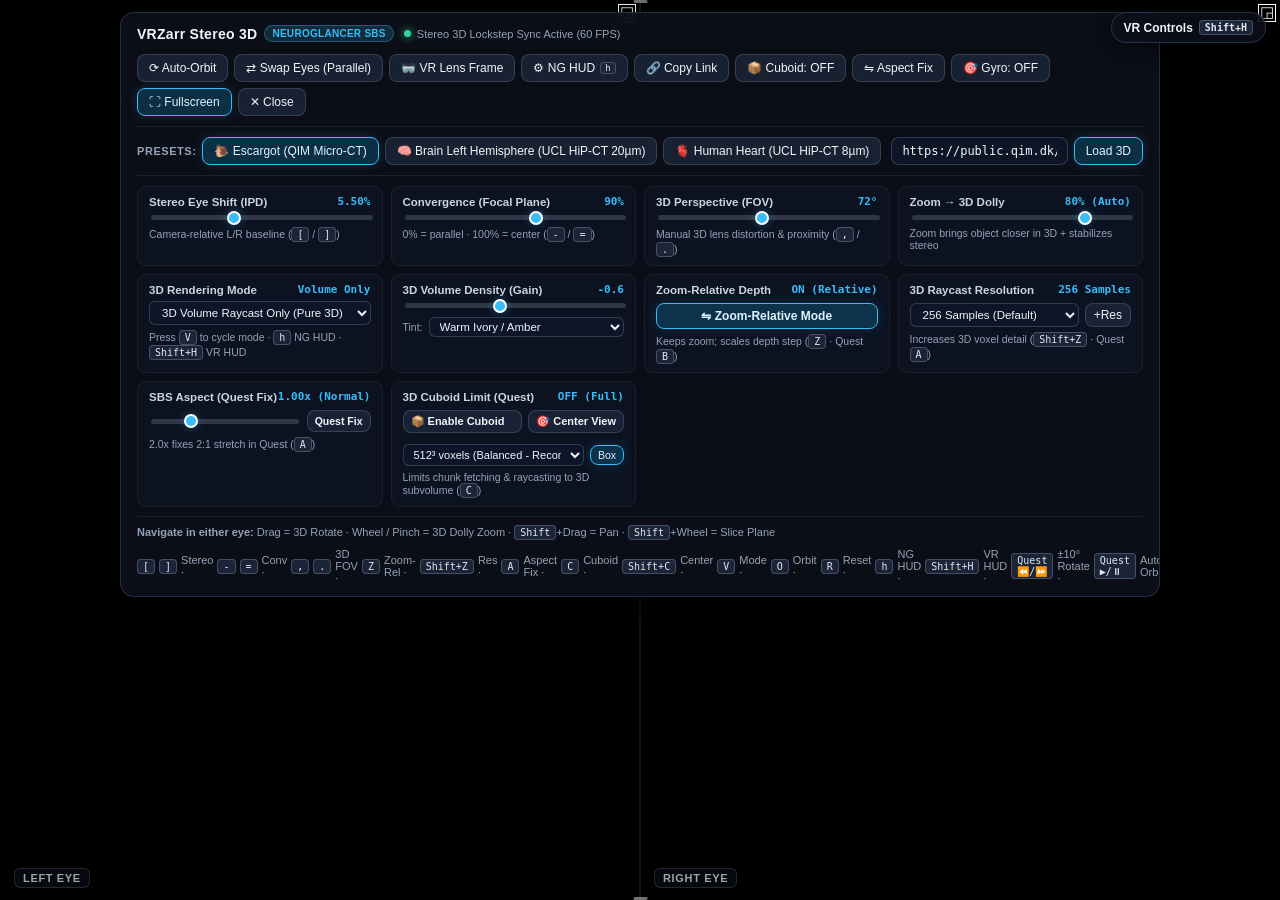
==== commit b83e31b3: "Add MediaSession API integration for Meta Quest SBS video playback bar (+-10s rotation, Play/Pause o" ====
--- a/index.html
+++ b/index.html
@@ -303,7 +303,9 @@
         <kbd>O</kbd> Orbit ·
         <kbd>R</kbd> Reset ·
         <kbd>h</kbd> NG HUD ·
-        <kbd>Shift+H</kbd> VR HUD
+        <kbd>Shift+H</kbd> VR HUD ·
+        <kbd>Quest ⏪/⏩</kbd> ±10° Rotate ·
+        <kbd>Quest ▶/⏸</kbd> Auto-Orbit
       </div>
     </div>
   </section>
